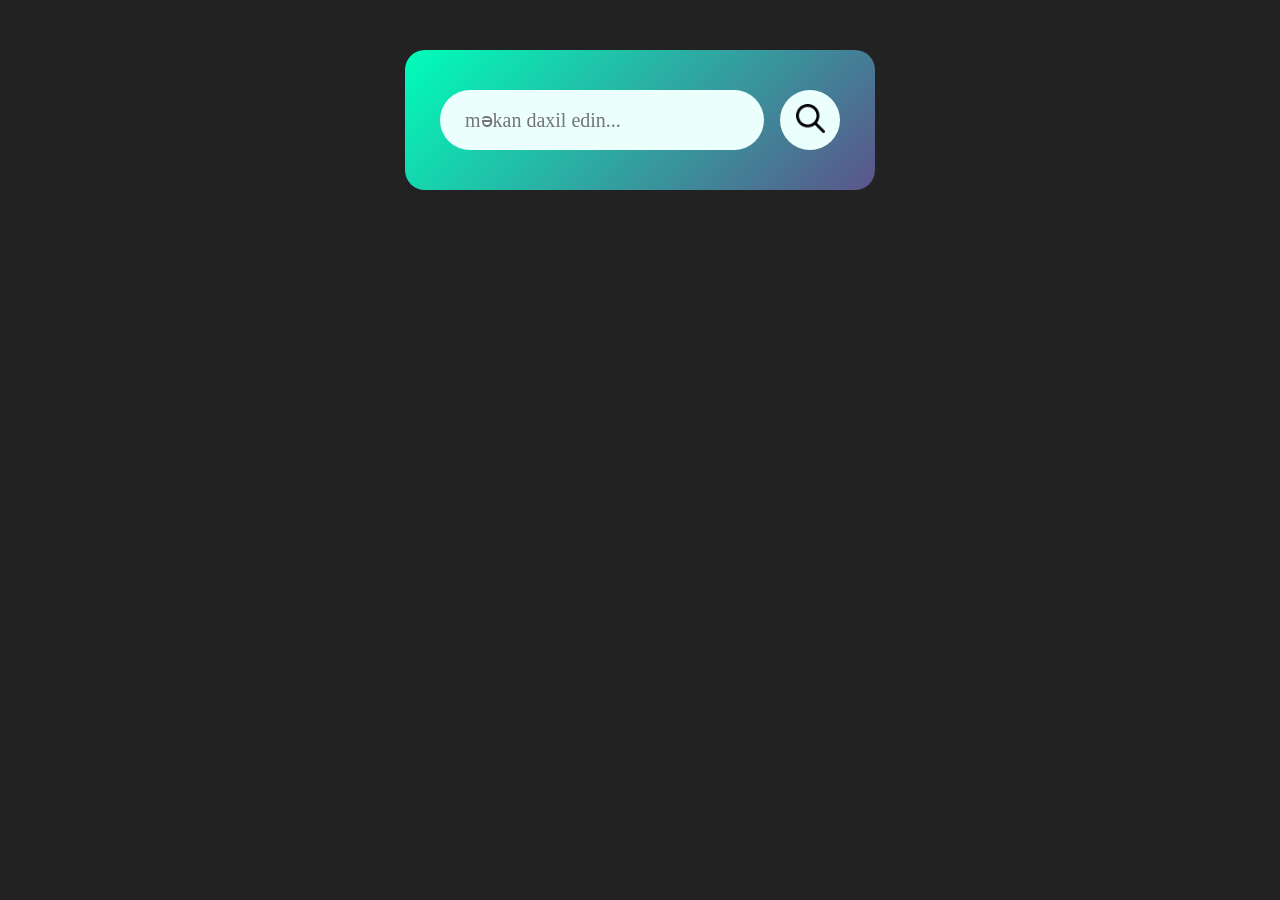
==== index.html @ b50e1419 "commit" ====
<!DOCTYPE html>
<html lang="en">
<head>
    <meta charset="UTF-8">
    <meta name="viewport" content="width=device-width, initial-scale=1.0">
    <title>Weather app</title>
    <link rel="stylesheet" href="style.css">
</head>
<body>
    <div class="card">
        <div class="search">
           <input type="text" placeholder="məkan daxil edin..." 
           spellcheck="false"> 
           <button ><img src="image/search.png" ></button>
        </div>

        <div class="weather">
            <img src="image/cloudy4.png" class="weather-icon" ">
            <h1 class="temp">0°C</h1>
            <h2 class="city"></h2>
            <img class="emoji" src="image/cold.gif" alt="">
            <div class="details">
                <div class="col">
                    <img src="image/humidty.webp" alt="">
                 </div>
                <div class="humidity">
                    <p>50%</p>
                    <p>Rütubət</p>
                </div>
                <div class="col">
                    <img src="image/wind.png" alt="">
                </div>
                <div class="wind">
                    <p>15  </p>
                    <p>Külək sürəti</p>
                </div>

            </div>
        </div>
    </div>


   
   
   
   
   <script src="script.js"> </script>


</body>
</html>
---- style.css ----
*{
    margin: 0;
    padding: 0;
    font-family: 'Poppins','sans-serif';
    box-sizing: border-box;
}
body{
    background-color: #222;
}

.card{
    width: 90%;
    max-width: 470px;
    background: linear-gradient(135deg, #00feba, #5b548a);
    color: #fff;
    margin: 50px auto 0;
    border-radius: 20px;
    padding: 40px 35px ;
    text-align: center;

}

.search{
    width:100% ;
    display: flex;
    align-items: center;
    justify-content: space-between;
}

.search input{
    border: 0;
    outline: 0;
    background: #ebfffc;
    color: #555;
    padding: 10px 25px;
    height: 60px;
    border-radius: 30px;
    flex: 1;
    margin-right: 16px;
    font-size: 20px;
}

.search button{
    border: 0;
    outline: 0;
    background: #ebfffc;
    border-radius: 50%;
    width: 60px;
    height: 60px;
    cursor: pointer;
}

.search img{
    width:29px;
    height: 29px;
}

.weather-icon{
    width: 170px;
    margin-top: 30px;
}

.weather h1{
    font-size: 80px;
    font-weight: 500;
}

.weather h2{
    font-size: 45px;
    font-weight: 400;
    margin-top: -10px;
}

.weather .emoji {
width: 80px;
border-radius: 50%;
    
}

.details{
    display: flex;
    align-items: center;
    justify-content: space-between;
    padding: 0 20px;
    margin-top: 50px ;
}

.col{
    display: flex;
    align-items: center;
    text-align: left;
}

.col img{
    width: 40px;
    margin-right:-100px;
}

.humidity, .wind{
   font-size: 28px;
   margin-top: -6px; 
}

.weather{
 display: none;
}
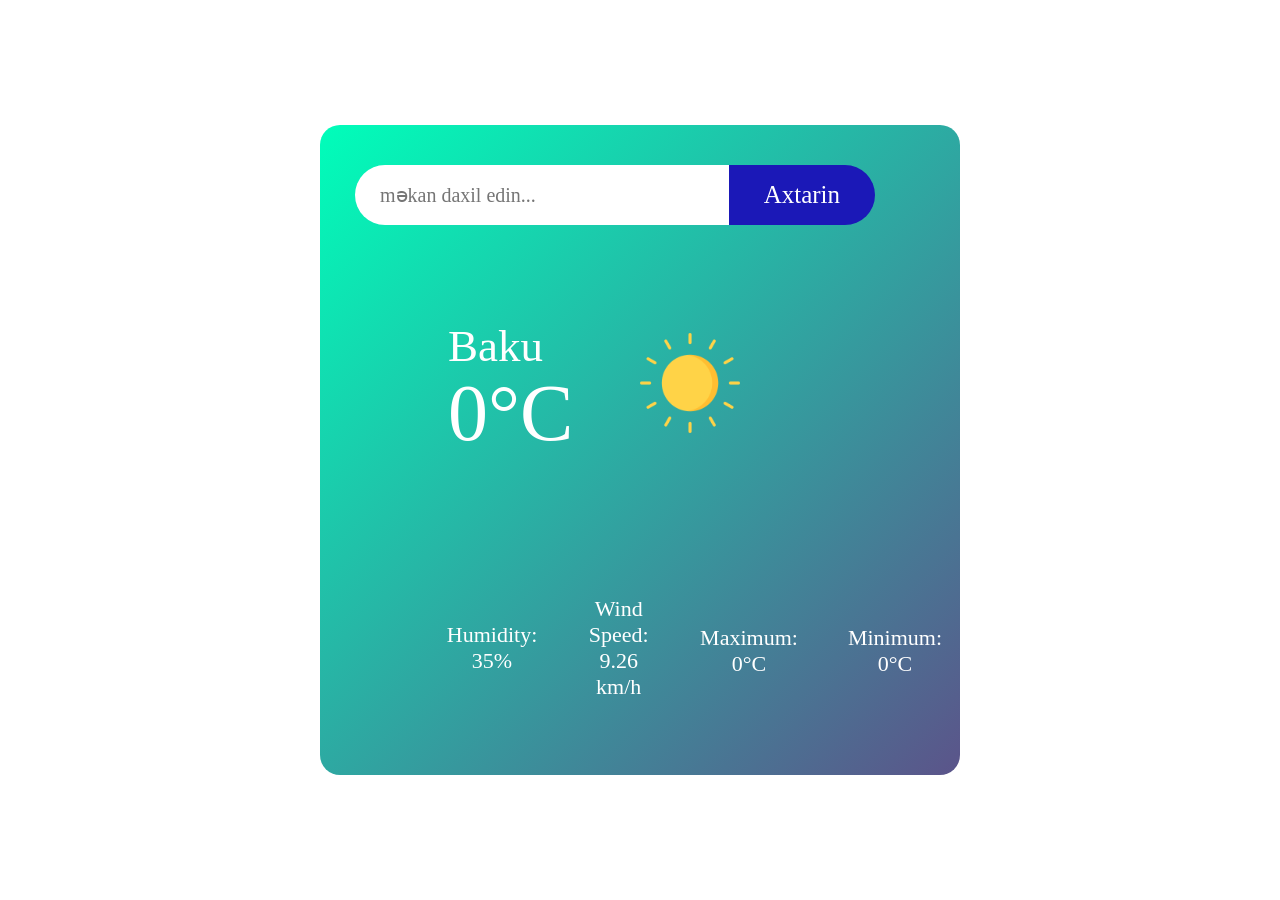
==== commit 49a17e0a: "someUpdate" ====
--- a/index.html
+++ b/index.html
@@ -11,31 +11,30 @@
         <div class="search">
            <input type="text" placeholder="məkan daxil edin..." 
            spellcheck="false"> 
-           <button ><img src="image/search.png" ></button>
+           <button >Axtarin</button>
         </div>
 
         <div class="weather">
-            <img src="image/cloudy4.png" class="weather-icon" ">
+            <img src="" class="weather-icon" ">
             <h1 class="temp">0°C</h1>
-            <h2 class="city"></h2>
-            <img class="emoji" src="image/cold.gif" alt="">
+            <h2 class="city">Baku</h2>
+           
+            <div class="images">
+                <img src="image/sun.png" alt="" class="sun">
+                
+            </div>
+
             <div class="details">
-                <div class="col">
-                    <img src="image/humidty.webp" alt="">
-                 </div>
-                <div class="humidity">
-                    <p>50%</p>
-                    <p>Rütubət</p>
-                </div>
-                <div class="col">
-                    <img src="image/wind.png" alt="">
-                </div>
-                <div class="wind">
-                    <p>15  </p>
-                    <p>Külək sürəti</p>
-                </div>
+               
+                   <div class="humidity"><p>Humidity:</p> 35%</div>
+                
+                   <div class="wind"><p>Wind Speed:</p> 9.26 km/h</div>
+                   
+                   <div class="max"><p>Maximum:</p> 0°C</div>
+               
+                   <div class="min"><p>Minimum:</p> 0°C</div>
 
-            </div>
+              </div>
         </div>
     </div>
 
--- a/style.css
+++ b/style.css
@@ -5,19 +5,25 @@
     box-sizing: border-box;
 }
 body{
-    background-color: #222;
+   height: 100vh;
+   display: flex;
+   align-items: center;
+   justify-content: center;
 }
 
 .card{
-    width: 90%;
-    max-width: 470px;
+    position: relative;
+    width: 50%;
+    height: 650px;
     background: linear-gradient(135deg, #00feba, #5b548a);
+    background-repeat: no-repeat;
+    background-size: cover;
     color: #fff;
-    margin: 50px auto 0;
+    margin:  auto ;
     border-radius: 20px;
     padding: 40px 35px ;
     text-align: center;
-
+    
 }
 
 .search{
@@ -30,7 +36,7 @@
 .search input{
     border: 0;
     outline: 0;
-    background: #ebfffc;
+    background: #fff;
     color: #555;
     padding: 10px 25px;
     height: 60px;
@@ -43,16 +49,14 @@
 .search button{
     border: 0;
     outline: 0;
-    background: #ebfffc;
-    border-radius: 50%;
-    width: 60px;
+    background: #1b18b7;
+    color: #fff;
+    font-size: 25px;
+    padding: 10px 35px;
     height: 60px;
+    border-radius: 0 30px 30px 0;
+    transform: translateX(-50px);
     cursor: pointer;
-}
-
-.search img{
-    width:29px;
-    height: 29px;
 }
 
 .weather-icon{
@@ -63,44 +67,123 @@
 .weather h1{
     font-size: 80px;
     font-weight: 500;
+    margin-top: 15px;
+    position: absolute;
+    top: 35%;
+    left: 20%;
 }
 
 .weather h2{
     font-size: 45px;
     font-weight: 400;
-    margin-top: -10px;
+    position: absolute;
+    top: 30%;
+    left: 20%;
 }
 
-.weather .emoji {
-width: 80px;
-border-radius: 50%;
-    
+
+.details{
+    position: absolute;
+    display: flex;
+    align-items: center;
+    gap: 50px;
+    padding: 10px 18px;
+    bottom: 10%;
+    left: 17%;
+    font-size: 22px;
+
 }
 
-.details{
-    display: flex;
-    align-items: center;
-    justify-content: space-between;
-    padding: 0 20px;
-    margin-top: 50px ;
+
+
+
+.humidity, .wind, .pressure{
+   font-size: 22px;
+   margin-top: -6px; 
+   display: flex;
+   flex-direction: column;
+   align-items: center;
 }
 
-.col{
+
+    .sun{
+        width: 100px;
+        height: 100px;
+        position: absolute;
+        top: 32%;}
+        
+
+
+@media screen and (max-width: 480px)  {
+    .card{
+        width: 90%;
+    }
+
+    .details{
     display: flex;
+    flex-direction: column;
     align-items: center;
-    text-align: left;
+    justify-content: center;
+    gap: 35px;
+
 }
 
-.col img{
-    width: 40px;
-    margin-right:-100px;
+    .details .humidity{
+        gap: 15px;
+        display: flex;
+        flex-direction: row;
+    }
+
+    .details .wind{
+        gap: 15px;
+        display: flex;
+        flex-direction: row;
+    }
+
+    .details .max{
+        gap: 15px;
+        display: flex;
+        flex-direction: row;
+    }
+
+    .details .min{
+        gap: 15px;
+        display: flex;
+        flex-direction: row;
+    }
+
+
+    .weather h1{
+        font-size: 60px;}
+
+        .weather h2{
+            font-size: 35px;
+    
+        }
+
+
+    .sun{
+        position: absolute;
+        width: 85px;
+        height: 85px;
+        left: 65%;
+        top: 32%;
+    }
+
+
+    .search{
+        transform: translateX(-20px);
+    }
+
+    .search input{
+        height: 45px;
+        padding: 10px 8px;
+    }
+
+    .search button{
+        height: 45px;
+        padding: 10px 15px;
+        font-size: 22px;
+        transform: translateX(-80px);
+    }
 }
-
-.humidity, .wind{
-   font-size: 28px;
-   margin-top: -6px; 
-}
-
-.weather{
- display: none;
-}
